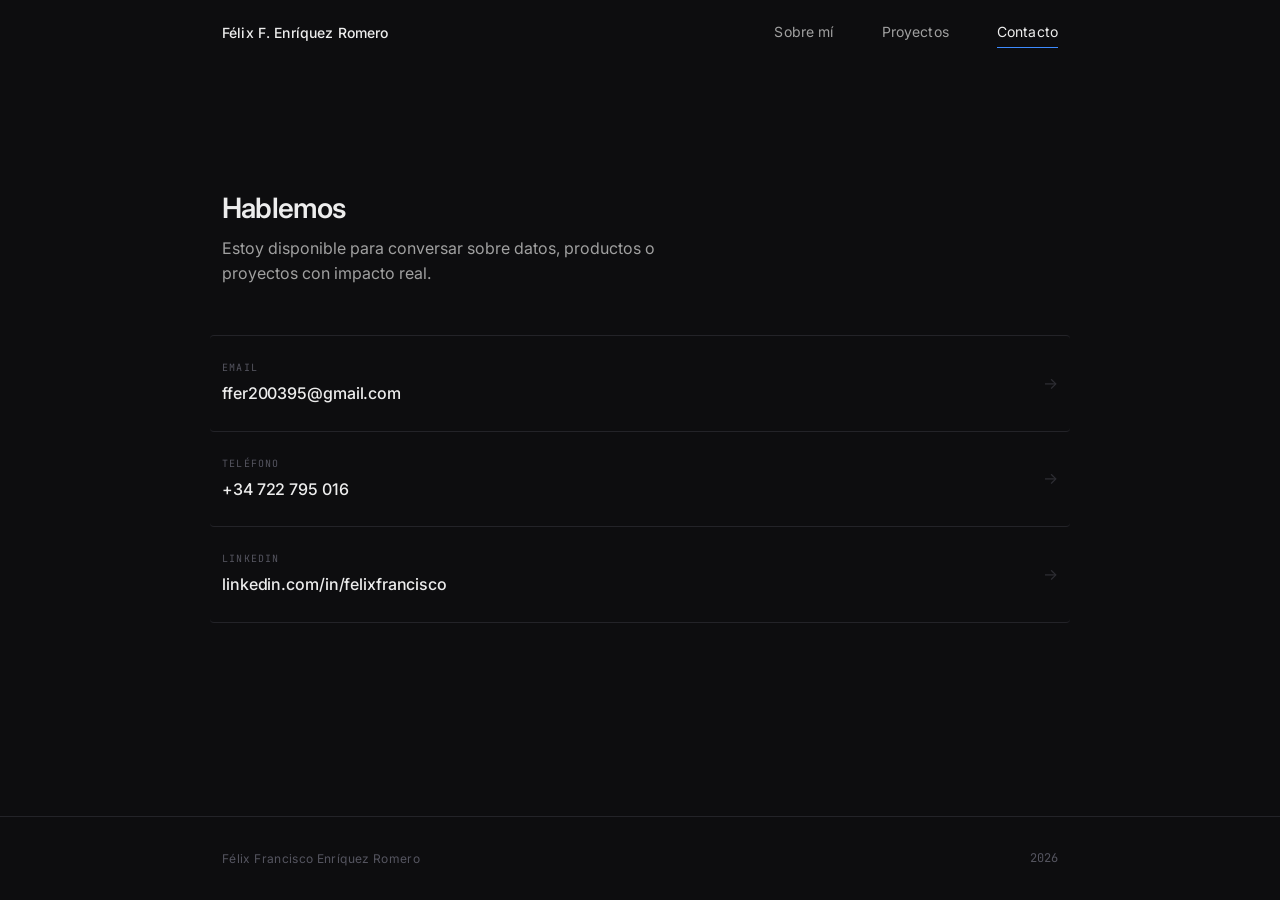
==== contacto.html @ 82132de6 "Initial commit: personal webpage" ====
<!DOCTYPE html>
<html lang="es">

<head>
    <meta charset="UTF-8" />
    <meta name="viewport" content="width=device-width, initial-scale=1.0" />
    <meta name="description"
        content="Contacto — Félix Francisco Enríquez Romero, científico de datos disponible para proyectos y colaboraciones." />
    <title>Contacto — Félix Francisco Enríquez Romero</title>
    <link rel="preconnect" href="https://fonts.googleapis.com" />
    <link rel="preconnect" href="https://fonts.gstatic.com" crossorigin />
    <link
        href="https://fonts.googleapis.com/css2?family=Inter:wght@400;500;600&family=JetBrains+Mono:wght@400;500&display=swap"
        rel="stylesheet" />
    <link rel="stylesheet" href="styles.css" />
</head>

<body>

    <!-- HEADER -->
    <header class="site-header" id="site-header">
        <div class="header-inner">
            <a href="index.html" class="site-logo">Félix F. Enríquez Romero</a>
            <nav class="site-nav" aria-label="Navegación principal">
                <a href="index.html" class="nav-link">Sobre mí</a>
                <a href="proyectos.html" class="nav-link">Proyectos</a>
                <a href="contacto.html" class="nav-link is-active">Contacto</a>
            </nav>
        </div>
    </header>

    <!-- MAIN -->
    <main class="contact-page">
        <div class="page-wrapper">
            <div class="container">

                <header class="contact-header">
                    <h1 class="contact-title">Hablemos</h1>
                    <p>Estoy disponible para conversar sobre datos, productos o proyectos con impacto real.</p>
                </header>

                <div class="contact-list" role="list">

                    <!-- Email -->
                    <a href="mailto:felix.enriquez@example.com" class="contact-item" role="listitem" id="contact-email">
                        <div class="contact-item-left">
                            <span class="contact-type">Email</span>
                            <span class="contact-value">ffer200395@gmail.com</span>
                        </div>
                        <span class="contact-arrow" aria-hidden="true">→</span>
                    </a>

                    <!-- Teléfono -->
                    <a href="https://api.whatsapp.com/send/?phone=34722795016&text&type=phone_number&app_absent=0"
                        class="contact-item" role="listitem" id="contact-phone">
                        <div class="contact-item-left">
                            <span class="contact-type">Teléfono</span>
                            <span class="contact-value">+34 722 795 016</span>
                        </div>
                        <span class="contact-arrow" aria-hidden="true">→</span>
                    </a>

                    <!-- LinkedIn -->
                    <a href="https://www.linkedin.com/in/felixfrancisco/" target="_blank" rel="noopener noreferrer"
                        class="contact-item" role="listitem" id="contact-linkedin">
                        <div class="contact-item-left">
                            <span class="contact-type">LinkedIn</span>
                            <span class="contact-value">linkedin.com/in/felixfrancisco</span>
                        </div>
                        <span class="contact-arrow" aria-hidden="true">→</span>
                    </a>

                </div>

            </div>
        </div>
    </main>

    <!-- FOOTER -->
    <footer class="site-footer">
        <div class="footer-inner">
            <span class="footer-name">Félix Francisco Enríquez Romero</span>
            <span class="footer-year">2026</span>
        </div>
    </footer>

    <script src="script.js"></script>
</body>

</html>
---- styles.css ----
/* ============================================================
   DESIGN TOKENS
============================================================ */
:root {
  /* Colour */
  --col-bg: #0d0d0f;
  --col-surface: #141416;
  --col-surface-2: #1a1a1d;
  --col-border: #232328;
  --col-border-soft: #1c1c20;

  --col-text-primary: #ededed;
  --col-text-secondary: #a0a0a0;
  --col-text-muted: #555560;

  --col-accent: #3d8bff;
  /* electric blue */
  --col-accent-dim: rgba(61, 139, 255, 0.12);
  --col-accent-glow: rgba(61, 139, 255, 0.25);

  /* Typography */
  --font-sans: 'Inter', 'Helvetica Neue', Arial, sans-serif;
  --font-mono: 'JetBrains Mono', 'SF Mono', 'Fira Code', monospace;

  --fs-xs: 12px;
  --fs-sm: 14px;
  --fs-base: 16px;
  --fs-lg: 18px;
  --fs-xl: 22px;
  --fs-2xl: 28px;
  --fs-3xl: 38px;
  --fs-4xl: 52px;

  --fw-regular: 400;
  --fw-medium: 500;
  --fw-semibold: 600;

  --lh-tight: 1.2;
  --lh-normal: 1.6;
  --lh-loose: 1.8;

  /* Spacing */
  --space-1: 4px;
  --space-2: 8px;
  --space-3: 12px;
  --space-4: 16px;
  --space-5: 24px;
  --space-6: 32px;
  --space-7: 48px;
  --space-8: 64px;
  --space-9: 96px;
  --space-10: 128px;

  /* Layout */
  --max-width: 900px;
  --header-h: 68px;
  --radius-sm: 4px;
  --radius-md: 8px;
  --radius-lg: 16px;
  --radius-xl: 28px;

  /* Motion */
  --ease: cubic-bezier(0.25, 0.46, 0.45, 0.94);
  --dur-fast: 0.15s;
  --dur-mid: 0.25s;
  --dur-slow: 0.4s;
}

/* ============================================================
   RESET
============================================================ */
*,
*::before,
*::after {
  box-sizing: border-box;
  margin: 0;
  padding: 0;
}

html {
  font-size: var(--fs-base);
  scroll-behavior: smooth;
}

body {
  background-color: var(--col-bg);
  color: var(--col-text-primary);
  font-family: var(--font-sans);
  line-height: var(--lh-normal);
  -webkit-font-smoothing: antialiased;
  -moz-osx-font-smoothing: grayscale;
  overflow-x: hidden;
  min-height: 100vh;
  display: flex;
  flex-direction: column;
}

main {
  flex: 1;
}

img {
  display: block;
  max-width: 100%;
}

ul {
  list-style: none;
}

a {
  color: inherit;
  text-decoration: none;
}

/* ============================================================
   TYPOGRAPHY SCALE
============================================================ */
h1 {
  font-size: var(--fs-4xl);
  font-weight: var(--fw-semibold);
  line-height: 1.12;
  letter-spacing: -1.5px;
  color: var(--col-text-primary);
  text-align: left;
}

h2 {
  font-size: var(--fs-3xl);
  font-weight: var(--fw-semibold);
  line-height: 1.18;
  letter-spacing: -0.8px;
  color: var(--col-text-primary);
  text-align: left;
}

h3 {
  font-size: var(--fs-xl);
  font-weight: var(--fw-semibold);
  line-height: 1.25;
  letter-spacing: -0.2px;
  color: var(--col-text-primary);
  text-align: left;
}

h4 {
  font-size: var(--fs-sm);
  font-weight: var(--fw-medium);
  letter-spacing: 0.06em;
  text-transform: uppercase;
  color: var(--col-text-muted);
  text-align: left;
}

p {
  font-size: var(--fs-base);
  color: var(--col-text-secondary);
  line-height: 1.65;
  max-width: 60ch;
  text-align: left;
}

strong {
  color: var(--col-text-primary);
  font-weight: var(--fw-medium);
}

/* ============================================================
   LAYOUT
============================================================ */
.container {
  max-width: var(--max-width);
  margin-inline: auto;
  padding-inline: var(--space-6);
}

.page-wrapper {
  padding-top: calc(var(--header-h) + var(--space-9));
  padding-bottom: var(--space-10);
}

/* ============================================================
   HEADER
============================================================ */
.site-header {
  position: fixed;
  inset: 0 0 auto 0;
  height: var(--header-h);
  z-index: 200;
  transition: background-color var(--dur-mid) var(--ease),
    border-color var(--dur-mid) var(--ease);
  border-bottom: 1px solid transparent;
}

.site-header.is-scrolled {
  background-color: rgba(13, 13, 15, 0.92);
  border-bottom-color: var(--col-border);
  backdrop-filter: blur(12px);
  -webkit-backdrop-filter: blur(12px);
}

.header-inner {
  max-width: var(--max-width);
  margin-inline: auto;
  padding-inline: var(--space-6);
  height: 100%;
  display: flex;
  align-items: center;
  justify-content: space-between;
}

.site-logo {
  font-size: var(--fs-sm);
  font-weight: var(--fw-medium);
  color: var(--col-text-primary);
  letter-spacing: 0.01em;
  transition: opacity var(--dur-fast) var(--ease);
}

.site-logo:hover {
  opacity: 0.65;
}

.site-nav {
  display: flex;
  align-items: center;
  gap: var(--space-7);
}

.nav-link {
  font-size: var(--fs-sm);
  color: var(--col-text-secondary);
  letter-spacing: 0.01em;
  position: relative;
  transition: color var(--dur-fast) var(--ease);
  padding-bottom: 2px;
}

.nav-link::after {
  content: '';
  position: absolute;
  bottom: -2px;
  left: 0;
  right: 0;
  height: 1px;
  background: var(--col-accent);
  transform: scaleX(0);
  transition: transform var(--dur-mid) var(--ease);
  transform-origin: left;
}

.nav-link:hover {
  color: var(--col-text-primary);
}

.nav-link:hover::after {
  transform: scaleX(1);
}

.nav-link.is-active {
  color: var(--col-text-primary);
}

.nav-link.is-active::after {
  transform: scaleX(1);
}

/* ============================================================
   FOOTER
============================================================ */
.site-footer {
  border-top: 1px solid var(--col-border);
  padding: var(--space-6) 0;
}

.footer-inner {
  max-width: var(--max-width);
  margin-inline: auto;
  padding-inline: var(--space-6);
  display: flex;
  align-items: center;
  justify-content: space-between;
}

.footer-name {
  font-size: var(--fs-xs);
  color: var(--col-text-muted);
  letter-spacing: 0.03em;
}

.footer-year {
  font-family: var(--font-mono);
  font-size: var(--fs-xs);
  color: var(--col-text-muted);
}

/* ============================================================
   DIVIDER
============================================================ */
.divider {
  border: none;
  border-top: 1px solid var(--col-border-soft);
  margin: var(--space-5) 0;
  opacity: 0.6;
}

.divider--accent {
  border-top-color: var(--col-accent);
  opacity: 0.2;
}

/* ============================================================
   PAGE: SOBRE MÍ — HERO
============================================================ */
.hero {
  display: grid;
  grid-template-columns: 165px 1fr;
  gap: var(--space-7);
  align-items: start;
}

/* Profile image */
.profile-wrap {
  position: sticky;
  top: calc(var(--header-h) + var(--space-6));
  padding-top: 6px;
}

.profile-img {
  width: 100%;
  aspect-ratio: 1 / 1;
  object-fit: cover;
  object-position: center top;
  border-radius: var(--radius-xl);
  border: 1px solid rgba(61, 139, 255, 0.15);
  box-shadow: 0 4px 28px rgba(0, 0, 0, 0.55),
    0 0 0 1px var(--col-border),
    0 0 18px rgba(61, 139, 255, 0.08);
  transition: box-shadow var(--dur-slow) var(--ease),
    border-color var(--dur-slow) var(--ease);
}

.profile-img:hover {
  border-color: rgba(61, 139, 255, 0.32);
  box-shadow: 0 6px 36px rgba(0, 0, 0, 0.65),
    0 0 0 1px rgba(61, 139, 255, 0.2),
    0 0 24px rgba(61, 139, 255, 0.14);
}

/* Hero content */
.hero-content {
  display: flex;
  flex-direction: column;
  gap: 0;
}

.hero-content h1 {
  font-size: var(--fs-3xl);
  line-height: 1.15;
  letter-spacing: -1px;
  margin-bottom: var(--space-3);
}

.hero-lead {
  font-size: var(--fs-base);
  color: var(--col-text-secondary);
  max-width: 54ch;
  line-height: 1.65;
  margin-bottom: var(--space-5);
}

/* Section block inside hero */
.bio-block {
  display: flex;
  flex-direction: column;
  gap: var(--space-2);
  margin-bottom: var(--space-4);
}

.bio-block:last-of-type {
  margin-bottom: 0;
}

.bio-block h3 {
  font-size: 10px;
  font-weight: var(--fw-semibold);
  letter-spacing: 0.13em;
  text-transform: uppercase;
  color: var(--col-accent);
  opacity: 0.9;
  margin-bottom: var(--space-1);
  padding-left: 10px;
  position: relative;
}

.bio-block h3::before {
  content: '';
  position: absolute;
  left: 0;
  top: 1px;
  bottom: 1px;
  width: 2px;
  background: var(--col-accent);
  opacity: 0.45;
  border-radius: 2px;
}

.bio-block p {
  font-size: var(--fs-base);
  color: var(--col-text-secondary);
  line-height: 1.65;
  max-width: 58ch;
}

/* Skills */
.skills-grid {
  display: flex;
  flex-wrap: wrap;
  gap: 5px;
  margin-top: var(--space-2);
}

.skill-pill {
  font-family: var(--font-mono);
  font-size: 11px;
  color: var(--col-text-secondary);
  background: var(--col-surface-2);
  border: 1px solid var(--col-border);
  border-radius: 3px;
  padding: 4px 10px;
  line-height: 1;
  letter-spacing: 0.01em;
  transition: color var(--dur-fast) var(--ease),
    border-color var(--dur-mid) var(--ease),
    background var(--dur-mid) var(--ease);
}

.skill-pill:hover {
  color: var(--col-accent);
  border-color: rgba(61, 139, 255, 0.35);
  background: rgba(61, 139, 255, 0.07);
}

/* Closing note */
.bio-closing {
  margin-top: var(--space-4);
  padding: 14px var(--space-4);
  border-left: 1px solid rgba(61, 139, 255, 0.25);
  background: transparent;
}

.bio-closing p {
  font-size: var(--fs-sm);
  font-style: italic;
  color: var(--col-text-muted);
  line-height: 1.65;
  max-width: 58ch;
}

/* ============================================================
   PAGE: PROYECTOS
============================================================ */
.projects-header {
  margin-bottom: var(--space-9);
}

.projects-header h1 {
  margin-bottom: var(--space-3);
}

.projects-header p {
  font-size: var(--fs-lg);
  max-width: 52ch;
}

/* Project card */
.project-list {
  display: flex;
  flex-direction: column;
  gap: 0;
}

.project-card {
  padding: var(--space-8) 0;
  border-bottom: 1px solid var(--col-border);
  display: grid;
  grid-template-columns: 1fr 1fr;
  gap: var(--space-7);
  align-items: start;
  transition: background-color var(--dur-mid) var(--ease);
}

.project-card:first-child {
  border-top: 1px solid var(--col-border);
}

.project-card-left {
  display: flex;
  flex-direction: column;
  gap: var(--space-4);
}

.project-index {
  font-family: var(--font-mono);
  font-size: var(--fs-xs);
  color: var(--col-accent);
  letter-spacing: 0.05em;
}

.project-card h2 {
  font-size: var(--fs-xl);
  font-weight: var(--fw-semibold);
  letter-spacing: -0.3px;
  line-height: var(--lh-tight);
  color: var(--col-text-primary);
  transition: color var(--dur-fast) var(--ease);
}

.project-card:hover h2 {
  color: var(--col-accent);
}

.project-card>.project-card-left>p {
  font-size: var(--fs-base);
  color: var(--col-text-secondary);
  line-height: var(--lh-loose);
  max-width: 100%;
}

.project-card-right {
  display: flex;
  flex-direction: column;
  gap: var(--space-5);
}

/* Bullet list */
.project-bullets {
  display: flex;
  flex-direction: column;
  gap: var(--space-2);
}

.project-bullets li {
  font-size: var(--fs-sm);
  color: var(--col-text-secondary);
  padding-left: var(--space-4);
  position: relative;
  line-height: var(--lh-loose);
}

.project-bullets li::before {
  content: '';
  position: absolute;
  left: 0;
  top: 10px;
  width: 5px;
  height: 1px;
  background: var(--col-accent);
  opacity: 0.6;
}

/* Tech tags */
.tech-block {
  display: flex;
  flex-direction: column;
  gap: var(--space-2);
}

.tech-label {
  font-size: var(--fs-xs);
  font-weight: var(--fw-medium);
  letter-spacing: 0.08em;
  text-transform: uppercase;
  color: var(--col-text-muted);
}

.tech-tags {
  display: flex;
  flex-wrap: wrap;
  gap: 6px;
}

.tech-tag {
  font-family: var(--font-mono);
  font-size: 11px;
  color: var(--col-text-secondary);
  background: var(--col-surface);
  border: 1px solid var(--col-border);
  border-radius: var(--radius-sm);
  padding: 3px 9px;
  line-height: 1.5;
  letter-spacing: 0.02em;
}

/* Work philosophy */
.work-philosophy {
  margin-top: var(--space-9);
  padding: var(--space-7) var(--space-7);
  background: var(--col-surface);
  border: 1px solid var(--col-border);
  border-radius: var(--radius-lg);
  border-left: 3px solid var(--col-accent);
}

.work-philosophy h3 {
  font-size: var(--fs-xs);
  font-weight: var(--fw-medium);
  letter-spacing: 0.1em;
  text-transform: uppercase;
  color: var(--col-accent);
  margin-bottom: var(--space-3);
}

.work-philosophy p {
  font-size: var(--fs-base);
  font-style: italic;
  color: var(--col-text-secondary);
  max-width: 60ch;
  line-height: var(--lh-loose);
}

/* ============================================================
   PAGE: CONTACTO
============================================================ */
.contact-page {
  display: flex;
  flex-direction: column;
  justify-content: center;
  min-height: calc(100vh - var(--header-h) - 100px);
  padding-top: 0;
}

.contact-page .page-wrapper {
  padding-top: 0;
  padding-bottom: 0;
}

.contact-header {
  margin-bottom: var(--space-7);
}

/* Título de contacto — más compacto que el H1 global */
.contact-title {
  font-size: var(--fs-2xl);
  font-weight: var(--fw-semibold);
  line-height: 1.1;
  letter-spacing: -0.8px;
  color: var(--col-text-primary);
  margin-bottom: var(--space-3);
}

.contact-header p {
  font-size: var(--fs-base);
  color: var(--col-text-secondary);
  max-width: 44ch;
  line-height: 1.6;
}

/* Contact list */
.contact-list {
  display: flex;
  flex-direction: column;
}

.contact-item {
  display: flex;
  align-items: center;
  justify-content: space-between;
  padding: var(--space-5) var(--space-3);
  margin-inline: calc(-1 * var(--space-3));
  border-bottom: 1px solid var(--col-border);
  gap: var(--space-5);
  border-radius: var(--radius-sm);
  transition:
    background-color 0.2s var(--ease),
    border-color 0.2s var(--ease);
}

.contact-item:first-child {
  border-top: 1px solid var(--col-border);
}

.contact-item:hover {
  background-color: rgba(255, 255, 255, 0.025);
  border-bottom-color: rgba(61, 139, 255, 0.18);
}

.contact-item-left {
  display: flex;
  flex-direction: column;
  gap: 5px;
}

.contact-type {
  font-family: var(--font-mono);
  font-size: 10px;
  letter-spacing: 0.12em;
  text-transform: uppercase;
  color: var(--col-text-muted);
  transition: color 0.2s var(--ease);
}

.contact-value {
  font-size: var(--fs-base);
  color: var(--col-text-primary);
  font-weight: var(--fw-medium);
  letter-spacing: -0.1px;
  transition: color 0.2s var(--ease);
}

.contact-arrow {
  font-size: var(--fs-base);
  color: var(--col-text-muted);
  opacity: 0.45;
  flex-shrink: 0;
  transition:
    color 0.2s var(--ease),
    opacity 0.2s var(--ease),
    transform 0.25s var(--ease);
}

.contact-item:hover .contact-type {
  color: var(--col-accent);
  opacity: 0.85;
}

.contact-item:hover .contact-value {
  color: var(--col-text-primary);
}

.contact-item:hover .contact-arrow {
  color: var(--col-accent);
  opacity: 1;
  transform: translateX(4px);
}

/* ============================================================
   FOCUS STYLES (ACCESSIBILITY)
============================================================ */
a:focus-visible,
button:focus-visible {
  outline: 2px solid var(--col-accent);
  outline-offset: 3px;
  border-radius: 2px;
}

/* ============================================================
   RESPONSIVE
============================================================ */
@media (max-width: 768px) {
  :root {
    --fs-4xl: 34px;
    --fs-3xl: 26px;
    --fs-2xl: 22px;
    --fs-xl: 19px;
  }

  .container {
    padding-inline: var(--space-5);
  }

  .header-inner {
    padding-inline: var(--space-5);
  }

  .site-logo {
    font-size: 12px;
    max-width: 160px;
    overflow: hidden;
    text-overflow: ellipsis;
    white-space: nowrap;
  }

  .site-nav {
    gap: var(--space-5);
  }

  /* Hero: stacked */
  .hero {
    grid-template-columns: 1fr;
    gap: var(--space-7);
  }

  .profile-wrap {
    position: static;
    max-width: 160px;
  }

  /* Projects: single column */
  .project-card {
    grid-template-columns: 1fr;
    gap: var(--space-5);
  }

  .page-wrapper {
    padding-top: calc(var(--header-h) + var(--space-7));
    padding-bottom: var(--space-9);
  }

  .footer-inner {
    padding-inline: var(--space-5);
  }

  .contact-value {
    font-size: var(--fs-base);
  }
}

@media (max-width: 480px) {
  .site-logo {
    max-width: 120px;
    font-size: 11px;
  }

  .site-nav {
    gap: var(--space-4);
  }
}
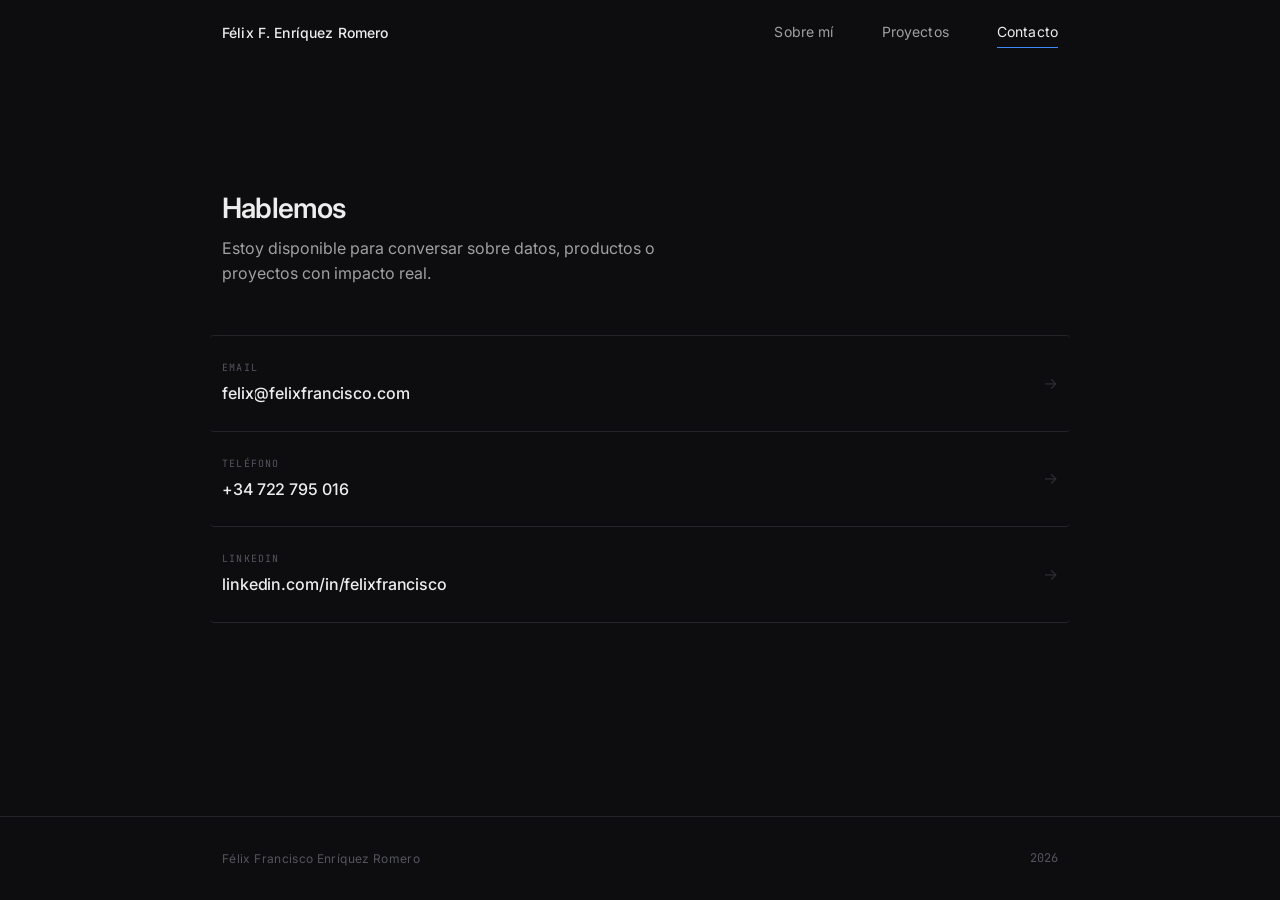
==== commit 5b5501a2: "Update email address in contacto.html" ====
--- a/contacto.html
+++ b/contacto.html
@@ -45,7 +45,7 @@
                     <a href="mailto:felix.enriquez@example.com" class="contact-item" role="listitem" id="contact-email">
                         <div class="contact-item-left">
                             <span class="contact-type">Email</span>
-                            <span class="contact-value">ffer200395@gmail.com</span>
+                            <span class="contact-value">felix@felixfrancisco.com</span>
                         </div>
                         <span class="contact-arrow" aria-hidden="true">→</span>
                     </a>
@@ -87,4 +87,4 @@
     <script src="script.js"></script>
 </body>
 
-</html>+</html>
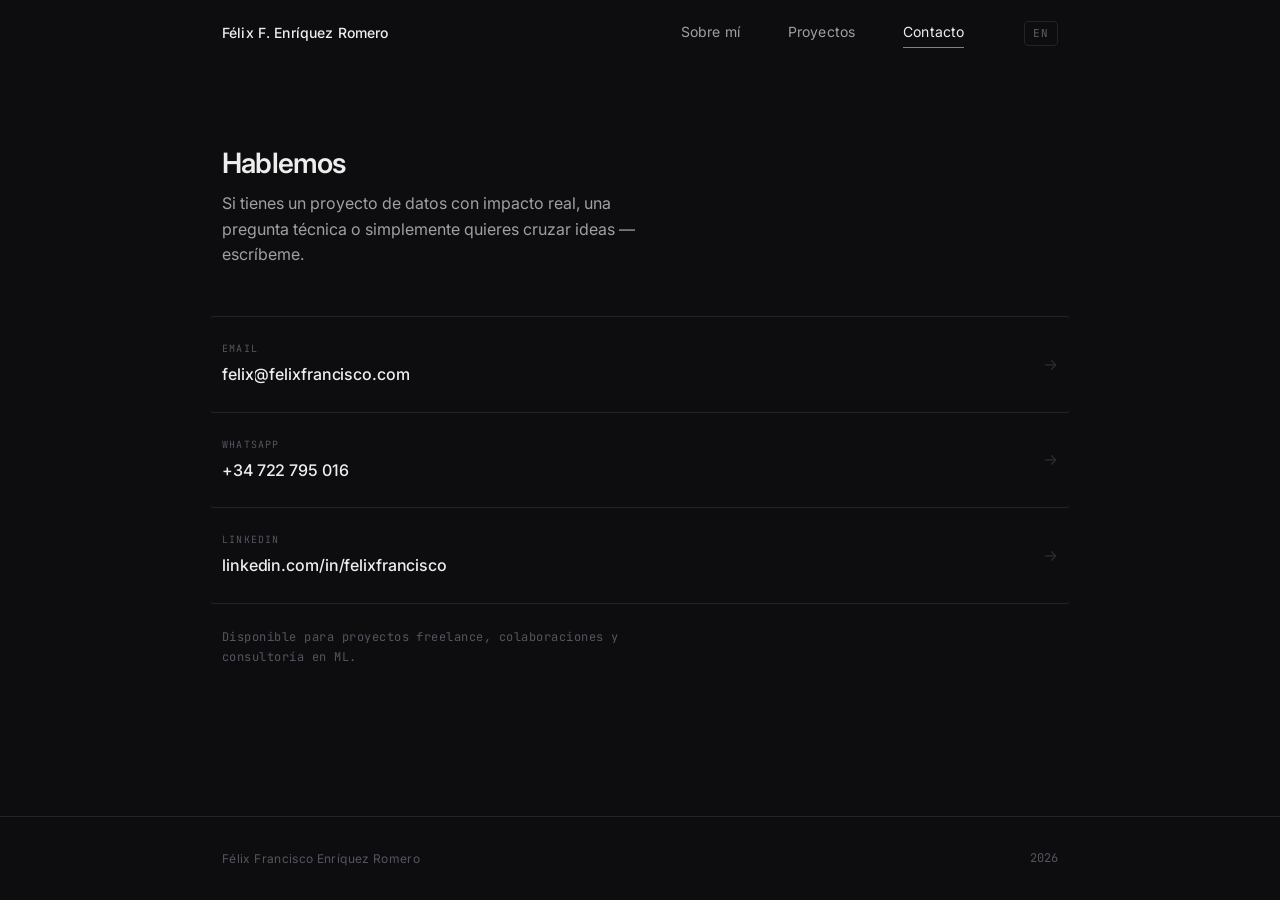
==== commit 3ebe7c6c: "Mejoras de diseño, traducción ES/EN y CTA flotante - index y contacto: textos más naturales, nombre " ====
--- a/contacto.html
+++ b/contacto.html
@@ -22,9 +22,10 @@
         <div class="header-inner">
             <a href="index.html" class="site-logo">Félix F. Enríquez Romero</a>
             <nav class="site-nav" aria-label="Navegación principal">
-                <a href="index.html" class="nav-link">Sobre mí</a>
-                <a href="proyectos.html" class="nav-link">Proyectos</a>
-                <a href="contacto.html" class="nav-link is-active">Contacto</a>
+                <a href="index.html" class="nav-link" data-es="Sobre mí" data-en="About">Sobre mí</a>
+                <a href="proyectos.html" class="nav-link" data-es="Proyectos" data-en="Projects">Proyectos</a>
+                <a href="contacto.html" class="nav-link is-active" data-es="Contacto" data-en="Contact">Contacto</a>
+                <button class="lang-toggle" id="lang-toggle-btn" aria-label="Switch language">EN</button>
             </nav>
         </div>
     </header>
@@ -35,14 +36,14 @@
             <div class="container">
 
                 <header class="contact-header">
-                    <h1 class="contact-title">Hablemos</h1>
-                    <p>Estoy disponible para conversar sobre datos, productos o proyectos con impacto real.</p>
+                    <h1 class="contact-title" data-es="Hablemos" data-en="Let's talk">Hablemos</h1>
+                    <p data-es="Si tienes un proyecto de datos con impacto real, una pregunta técnica o simplemente quieres cruzar ideas — escríbeme." data-en="If you have a data project with real impact, a technical question, or just want to exchange ideas — write to me.">Si tienes un proyecto de datos con impacto real, una pregunta técnica o simplemente quieres cruzar ideas — escríbeme.</p>
                 </header>
 
                 <div class="contact-list" role="list">
 
                     <!-- Email -->
-                    <a href="mailto:felix.enriquez@example.com" class="contact-item" role="listitem" id="contact-email">
+                    <a href="mailto:felix@felixfrancisco.com" class="contact-item" role="listitem" id="contact-email">
                         <div class="contact-item-left">
                             <span class="contact-type">Email</span>
                             <span class="contact-value">felix@felixfrancisco.com</span>
@@ -50,11 +51,11 @@
                         <span class="contact-arrow" aria-hidden="true">→</span>
                     </a>
 
-                    <!-- Teléfono -->
+                    <!-- WhatsApp -->
                     <a href="https://api.whatsapp.com/send/?phone=34722795016&text&type=phone_number&app_absent=0"
                         class="contact-item" role="listitem" id="contact-phone">
                         <div class="contact-item-left">
-                            <span class="contact-type">Teléfono</span>
+                            <span class="contact-type">WhatsApp</span>
                             <span class="contact-value">+34 722 795 016</span>
                         </div>
                         <span class="contact-arrow" aria-hidden="true">→</span>
@@ -72,6 +73,8 @@
 
                 </div>
 
+                <p class="contact-note" data-es="Disponible para proyectos freelance, colaboraciones y consultoría en ML." data-en="Available for freelance projects, collaborations, and ML consulting.">Disponible para proyectos freelance, colaboraciones y consultoría en ML.</p>
+
             </div>
         </div>
     </main>
@@ -87,4 +90,4 @@
     <script src="script.js"></script>
 </body>
 
-</html>
+</html>
--- a/styles.css
+++ b/styles.css
@@ -361,6 +361,17 @@
   margin-bottom: var(--space-3);
 }
 
+.hero-subtitle {
+  font-family: var(--font-mono);
+  font-size: var(--fs-sm);
+  color: var(--col-accent);
+  letter-spacing: 0.06em;
+  text-transform: uppercase;
+  opacity: 0.85;
+  margin-bottom: var(--space-4);
+  margin-top: 2px;
+}
+
 .hero-lead {
   font-size: var(--fs-base);
   color: var(--col-text-secondary);
@@ -477,41 +488,49 @@
 .project-list {
   display: flex;
   flex-direction: column;
-  gap: 0;
+  gap: var(--space-5);
 }
 
 .project-card {
-  padding: var(--space-8) 0;
-  border-bottom: 1px solid var(--col-border);
+  padding: var(--space-6) var(--space-6);
+  background: var(--col-surface);
+  border: 1px solid var(--col-border);
+  border-radius: var(--radius-lg);
   display: grid;
   grid-template-columns: 1fr 1fr;
   gap: var(--space-7);
   align-items: start;
-  transition: background-color var(--dur-mid) var(--ease);
-}
-
-.project-card:first-child {
-  border-top: 1px solid var(--col-border);
+  transition:
+    border-color var(--dur-mid) var(--ease),
+    box-shadow var(--dur-mid) var(--ease),
+    transform var(--dur-mid) var(--ease);
+}
+
+.project-card:hover {
+  border-color: rgba(61, 139, 255, 0.28);
+  box-shadow: 0 8px 32px rgba(0, 0, 0, 0.5), 0 0 0 1px rgba(61, 139, 255, 0.08);
+  transform: translateY(-2px);
 }
 
 .project-card-left {
   display: flex;
   flex-direction: column;
-  gap: var(--space-4);
+  gap: var(--space-3);
 }
 
 .project-index {
   font-family: var(--font-mono);
   font-size: var(--fs-xs);
   color: var(--col-accent);
-  letter-spacing: 0.05em;
+  letter-spacing: 0.08em;
+  opacity: 0.75;
 }
 
 .project-card h2 {
-  font-size: var(--fs-xl);
+  font-size: var(--fs-2xl);
   font-weight: var(--fw-semibold);
-  letter-spacing: -0.3px;
-  line-height: var(--lh-tight);
+  letter-spacing: -0.5px;
+  line-height: 1.18;
   color: var(--col-text-primary);
   transition: color var(--dur-fast) var(--ease);
 }
@@ -527,10 +546,30 @@
   max-width: 100%;
 }
 
+/* Impact line */
+.project-impact {
+  display: inline-block;
+  font-size: var(--fs-sm);
+  font-style: italic;
+  color: var(--col-accent);
+  opacity: 0.85;
+  padding-left: 12px;
+  border-left: 2px solid rgba(61, 139, 255, 0.35);
+  line-height: 1.5;
+  max-width: 100%;
+  transition: opacity var(--dur-fast) var(--ease), border-color var(--dur-fast) var(--ease);
+}
+
+.project-card:hover .project-impact {
+  opacity: 1;
+  border-color: var(--col-accent);
+}
+
 .project-card-right {
   display: flex;
   flex-direction: column;
   gap: var(--space-5);
+  padding-top: var(--space-2);
 }
 
 /* Bullet list */
@@ -734,6 +773,94 @@
   transform: translateX(4px);
 }
 
+.contact-note {
+  margin-top: var(--space-5);
+  font-family: var(--font-mono);
+  font-size: var(--fs-xs);
+  color: var(--col-text-muted);
+  letter-spacing: 0.04em;
+}
+
+/* ============================================================
+   CTA FLOTANTE
+============================================================ */
+.cta-float {
+  position: fixed;
+  bottom: var(--space-6);
+  right: var(--space-6);
+  z-index: 100;
+  display: inline-flex;
+  align-items: center;
+  gap: var(--space-2);
+  padding: 11px var(--space-5);
+  font-family: var(--font-sans);
+  font-size: var(--fs-sm);
+  font-weight: var(--fw-medium);
+  color: #fff;
+  background: var(--col-accent);
+  border: none;
+  border-radius: var(--radius-md);
+  cursor: pointer;
+  text-decoration: none;
+  box-shadow: 0 4px 20px rgba(61, 139, 255, 0.35);
+  transition:
+    background var(--dur-mid) var(--ease),
+    box-shadow var(--dur-mid) var(--ease),
+    transform var(--dur-mid) var(--ease);
+}
+
+.cta-float:hover {
+  background: #5499ff;
+  box-shadow: 0 6px 28px rgba(61, 139, 255, 0.5);
+  transform: translateY(-2px);
+}
+
+.cta-float:active {
+  transform: translateY(0);
+}
+
+/* En la página de contacto, ocultarlo */
+.contact-page ~ .cta-float,
+body:has(.contact-page) .cta-float {
+  display: none;
+}
+
+@media (max-width: 480px) {
+  .cta-float {
+    bottom: var(--space-5);
+    right: var(--space-5);
+    padding: 10px var(--space-4);
+  }
+}
+
+/* ============================================================
+   LANG TOGGLE
+============================================================ */
+.lang-toggle {
+  font-family: var(--font-mono);
+  font-size: 11px;
+  font-weight: var(--fw-medium);
+  letter-spacing: 0.08em;
+  color: var(--col-text-muted);
+  background: transparent;
+  border: 1px solid var(--col-border);
+  border-radius: var(--radius-sm);
+  padding: 3px 8px;
+  cursor: pointer;
+  margin-left: var(--space-3);
+  transition:
+    color var(--dur-fast) var(--ease),
+    border-color var(--dur-fast) var(--ease),
+    background var(--dur-fast) var(--ease);
+  line-height: 1.6;
+}
+
+.lang-toggle:hover {
+  color: var(--col-accent);
+  border-color: rgba(61, 139, 255, 0.4);
+  background: var(--col-accent-dim);
+}
+
 /* ============================================================
    FOCUS STYLES (ACCESSIBILITY)
 ============================================================ */
@@ -790,7 +917,9 @@
   .project-card {
     grid-template-columns: 1fr;
     gap: var(--space-5);
-  }
+    padding: var(--space-5);
+  }
+
 
   .page-wrapper {
     padding-top: calc(var(--header-h) + var(--space-7));
@@ -815,4 +944,354 @@
   .site-nav {
     gap: var(--space-4);
   }
+}
+
+/* ============================================================
+   SCROLL ANIMATIONS
+============================================================ */
+.animate-on-scroll {
+  opacity: 0;
+  transform: translateY(18px);
+  transition:
+    opacity var(--dur-slow) var(--ease),
+    transform var(--dur-slow) var(--ease);
+}
+
+.animate-on-scroll.is-visible {
+  opacity: 1;
+  transform: translateY(0);
+}
+
+/* ============================================================
+   PROFILE LANGUAGE PILLS
+============================================================ */
+.profile-lang {
+  display: flex;
+  gap: 6px;
+  margin-top: var(--space-3);
+  flex-wrap: wrap;
+}
+
+.lang-pill {
+  font-family: var(--font-mono);
+  font-size: 10px;
+  color: var(--col-text-muted);
+  background: var(--col-surface-2);
+  border: 1px solid var(--col-border);
+  border-radius: 3px;
+  padding: 3px 8px;
+  letter-spacing: 0.04em;
+}
+
+/* ============================================================
+   STAT ROW
+============================================================ */
+.stat-row {
+  display: flex;
+  align-items: center;
+  gap: var(--space-5);
+  margin-bottom: var(--space-5);
+  padding: var(--space-4) var(--space-5);
+  background: var(--col-surface);
+  border: 1px solid var(--col-border);
+  border-radius: var(--radius-md);
+}
+
+.stat-item {
+  display: flex;
+  flex-direction: column;
+  align-items: center;
+  gap: 2px;
+}
+
+.stat-value {
+  font-family: var(--font-mono);
+  font-size: var(--fs-2xl);
+  font-weight: var(--fw-semibold);
+  color: var(--col-accent);
+  line-height: 1;
+  letter-spacing: -0.5px;
+}
+
+.stat-label {
+  font-size: var(--fs-xs);
+  color: var(--col-text-muted);
+  text-align: center;
+  letter-spacing: 0.02em;
+}
+
+.stat-sep {
+  width: 1px;
+  height: 36px;
+  background: var(--col-border);
+  flex-shrink: 0;
+}
+
+@media (max-width: 560px) {
+  .stat-row {
+    flex-direction: column;
+    gap: var(--space-4);
+  }
+
+  .stat-sep {
+    width: 40px;
+    height: 1px;
+  }
+}
+
+/* ============================================================
+   EXPERIENCE TIMELINE
+============================================================ */
+.timeline {
+  display: flex;
+  flex-direction: column;
+  gap: 0;
+  margin-top: var(--space-2);
+  border-left: 1px solid var(--col-border);
+  padding-left: var(--space-5);
+}
+
+.timeline-item {
+  position: relative;
+  padding-bottom: var(--space-5);
+}
+
+.timeline-item:last-child {
+  padding-bottom: 0;
+}
+
+.timeline-item::before {
+  content: '';
+  position: absolute;
+  left: calc(-1 * var(--space-5) - 1px);
+  top: 6px;
+  width: 7px;
+  height: 7px;
+  border-radius: 50%;
+  background: var(--col-accent);
+  opacity: 0.6;
+  transform: translateX(-3px);
+}
+
+.timeline-meta {
+  display: flex;
+  flex-direction: column;
+  gap: 2px;
+  margin-bottom: 4px;
+}
+
+.timeline-year {
+  font-family: var(--font-mono);
+  font-size: 10px;
+  color: var(--col-accent);
+  letter-spacing: 0.08em;
+  opacity: 0.75;
+}
+
+.timeline-role {
+  font-size: var(--fs-sm);
+  font-weight: var(--fw-medium);
+  color: var(--col-text-primary);
+  letter-spacing: -0.1px;
+}
+
+.timeline-desc {
+  font-size: var(--fs-sm);
+  color: var(--col-text-secondary);
+  line-height: 1.6;
+  max-width: 56ch;
+}
+
+/* ============================================================
+   EDUCATION GRID
+============================================================ */
+.edu-grid {
+  display: grid;
+  grid-template-columns: 1fr 1fr;
+  gap: var(--space-3) var(--space-5);
+  margin-top: var(--space-2);
+}
+
+.edu-item {
+  display: flex;
+  flex-direction: column;
+  gap: 2px;
+  padding: var(--space-3) var(--space-3);
+  background: var(--col-surface);
+  border: 1px solid var(--col-border);
+  border-radius: var(--radius-sm);
+}
+
+.edu-degree {
+  font-size: var(--fs-sm);
+  font-weight: var(--fw-medium);
+  color: var(--col-text-primary);
+  line-height: 1.35;
+}
+
+.edu-school {
+  font-family: var(--font-mono);
+  font-size: 10px;
+  color: var(--col-text-muted);
+  letter-spacing: 0.04em;
+}
+
+@media (max-width: 560px) {
+  .edu-grid {
+    grid-template-columns: 1fr;
+  }
+}
+
+/* ============================================================
+   PUBLICATIONS
+============================================================ */
+.pub-list {
+  display: flex;
+  flex-direction: column;
+  gap: var(--space-3);
+  margin-top: var(--space-2);
+}
+
+.pub-item {
+  display: flex;
+  flex-direction: column;
+  gap: 3px;
+  padding-left: var(--space-3);
+  border-left: 2px solid rgba(61, 139, 255, 0.2);
+}
+
+.pub-title {
+  font-size: var(--fs-sm);
+  font-weight: var(--fw-medium);
+  color: var(--col-text-primary);
+  line-height: 1.4;
+}
+
+.pub-meta {
+  font-family: var(--font-mono);
+  font-size: 10px;
+  color: var(--col-text-muted);
+  letter-spacing: 0.04em;
+}
+
+/* ============================================================
+   CTA BUTTON (download CV)
+============================================================ */
+.bio-closing {
+  display: flex;
+  flex-direction: column;
+  gap: var(--space-4);
+}
+
+.btn-cta {
+  display: inline-flex;
+  align-items: center;
+  gap: var(--space-2);
+  align-self: flex-start;
+  padding: 10px var(--space-5);
+  font-size: var(--fs-sm);
+  font-weight: var(--fw-medium);
+  color: var(--col-accent);
+  background: var(--col-accent-dim);
+  border: 1px solid rgba(61, 139, 255, 0.25);
+  border-radius: var(--radius-md);
+  letter-spacing: 0.01em;
+  transition:
+    background var(--dur-mid) var(--ease),
+    border-color var(--dur-mid) var(--ease),
+    color var(--dur-mid) var(--ease),
+    transform var(--dur-mid) var(--ease);
+  cursor: pointer;
+  text-decoration: none;
+}
+
+.btn-cta:hover {
+  background: rgba(61, 139, 255, 0.18);
+  border-color: rgba(61, 139, 255, 0.45);
+  color: #fff;
+  transform: translateY(-1px);
+}
+
+.btn-arrow {
+  font-size: var(--fs-base);
+  line-height: 1;
+  transition: transform var(--dur-mid) var(--ease);
+}
+
+.btn-cta:hover .btn-arrow {
+  transform: translateY(2px);
+}
+
+/* ============================================================
+   SECTOR BADGES (projects page)
+============================================================ */
+.project-sectors {
+  display: flex;
+  flex-wrap: wrap;
+  gap: 5px;
+  margin-bottom: var(--space-2);
+}
+
+.sector-badge {
+  font-family: var(--font-mono);
+  font-size: 10px;
+  font-weight: var(--fw-medium);
+  letter-spacing: 0.07em;
+  padding: 2px 8px;
+  border-radius: 3px;
+  border: 1px solid;
+}
+
+.sector-health {
+  color: #4ecb8b;
+  border-color: rgba(78, 203, 139, 0.3);
+  background: rgba(78, 203, 139, 0.07);
+}
+
+.sector-finance {
+  color: #f5a623;
+  border-color: rgba(245, 166, 35, 0.3);
+  background: rgba(245, 166, 35, 0.07);
+}
+
+.sector-insurance {
+  color: #a78bfa;
+  border-color: rgba(167, 139, 250, 0.3);
+  background: rgba(167, 139, 250, 0.07);
+}
+
+.sector-legal {
+  color: #f87171;
+  border-color: rgba(248, 113, 113, 0.3);
+  background: rgba(248, 113, 113, 0.07);
+}
+
+.sector-marketing {
+  color: #fb923c;
+  border-color: rgba(251, 146, 60, 0.3);
+  background: rgba(251, 146, 60, 0.07);
+}
+
+.sector-genai {
+  color: #38bdf8;
+  border-color: rgba(56, 189, 248, 0.3);
+  background: rgba(56, 189, 248, 0.07);
+}
+
+.sector-data {
+  color: var(--col-accent);
+  border-color: var(--col-accent-glow);
+  background: var(--col-accent-dim);
+}
+
+/* ============================================================
+   PROJECT SECTION TITLE (h4 inside card)
+============================================================ */
+.project-section-title {
+  font-size: var(--fs-xs);
+  font-weight: var(--fw-medium);
+  letter-spacing: 0.1em;
+  text-transform: uppercase;
+  color: var(--col-text-muted);
+  margin-bottom: var(--space-2);
 }
